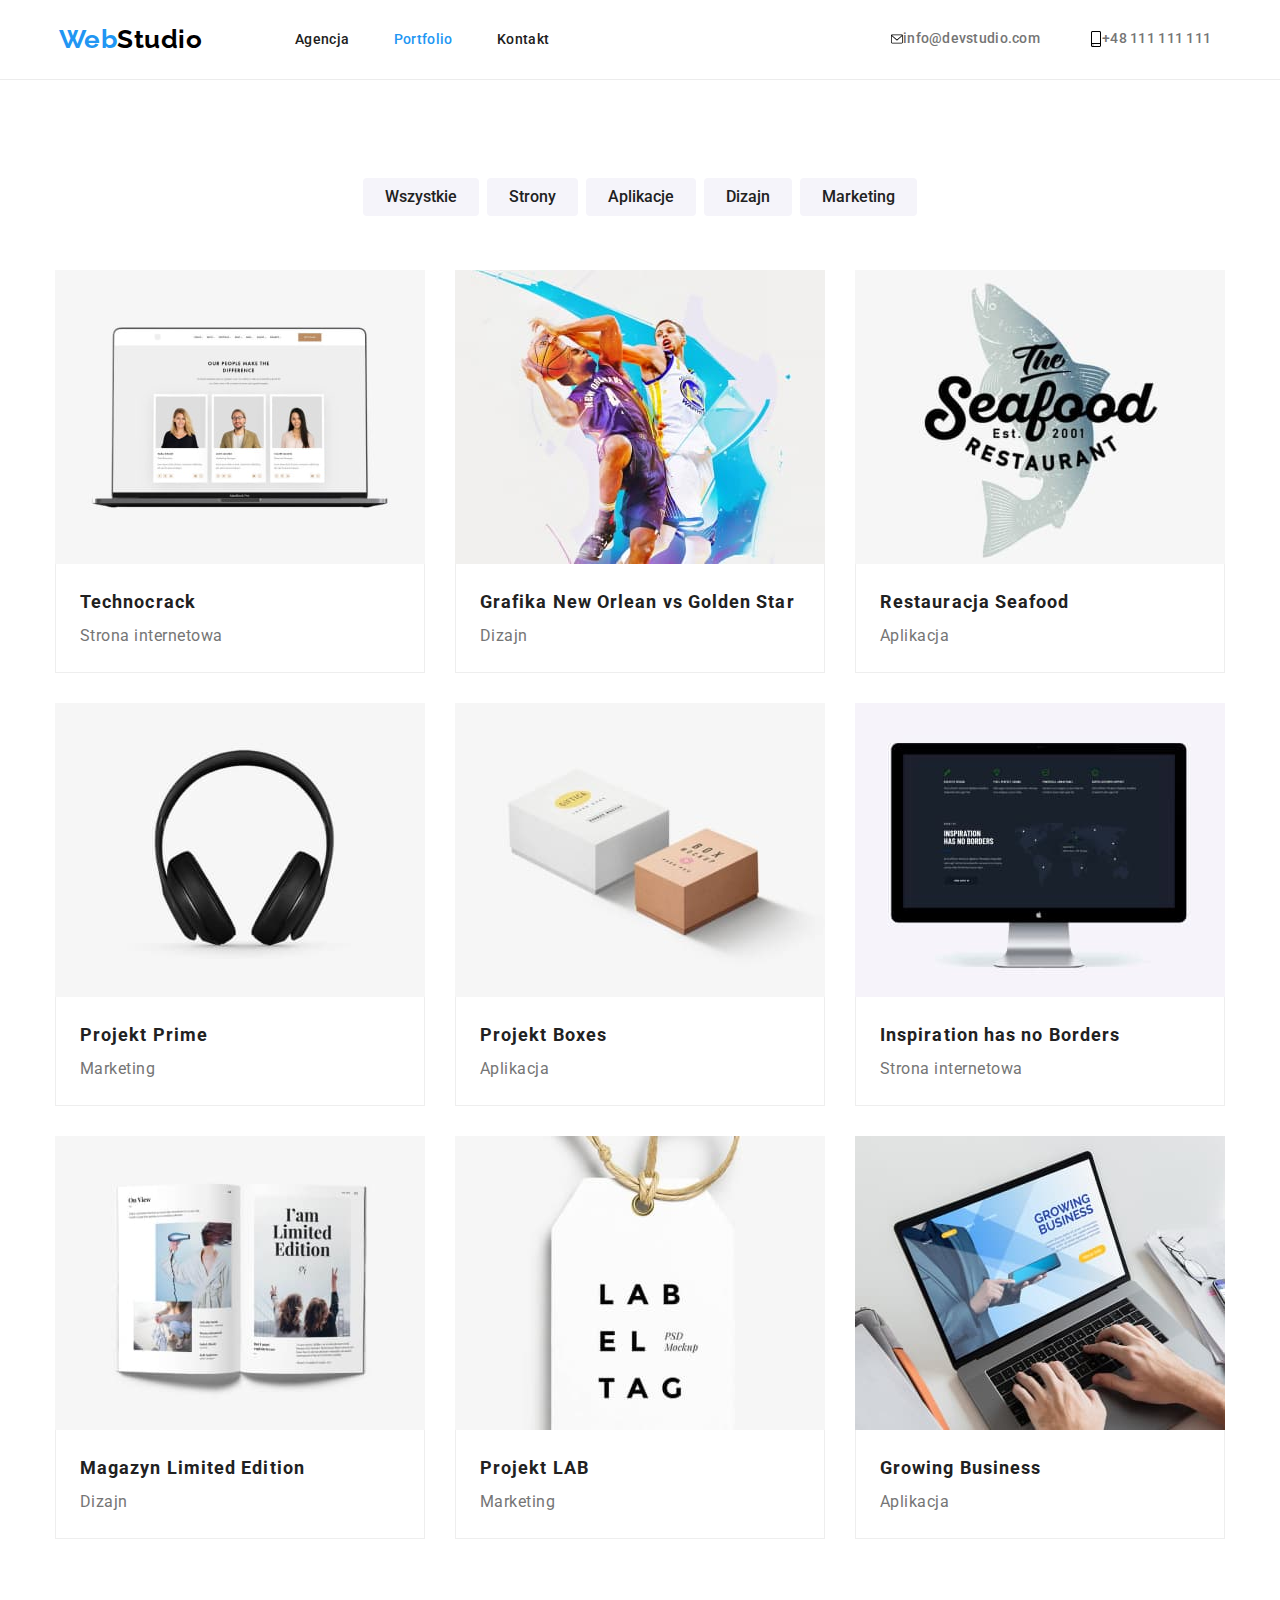
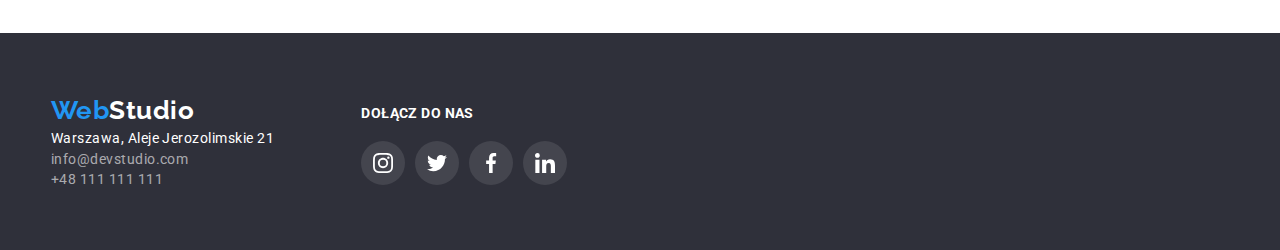
==== portfolio.html @ 7f4d7afb "000.1" ====
<!DOCTYPE html>
<html lang="en">
  <head>
    <meta charset="UTF-8" />
    <meta http-equiv="X-UA-Compatible" content="IE=edge" />
    <meta name="viewport" content="width=device-width, initial-scale=1.0" />
    <link rel="preconnect" href="https://fonts.googleapis.com" />
    <link rel="preconnect" href="https://fonts.gstatic.com" crossorigin />
    <link
      href="https://fonts.googleapis.com/css2?family=Raleway:wght@700&family=Roboto:wght@400;500;700;900&display=swap"
      rel="stylesheet"
    />
    <link
      rel="stylesheet"
      href="https://cdnjs.cloudflare.com/ajax/libs/modern-normalize/1.0.0/modern-normalize.min.css"
    />
    <link rel="stylesheet" href="./style/style.css" />

    <title>Portfolio WebStudio</title>
  </head>
  <body>
    <header class="header-border">
      <div class="header-wrapper container flex">
        <nav class="header-left flex">
          <a href="index.html" class="logo link"
            ><span class="logo-blue">Web</span>Studio</a
          >
          <ul class="header-menu list">
            <li>
              <a href="./index.html" class="link">Agencja</a>
            </li>
            <li><a href="./portfolio.html" class="link actually-page">Portfolio</a></li>
            <li><a href="#" class="link">Kontakt</a></li>
          </ul>
        </nav>

        <ul class="header-contacts list">
          <li>
            <a href="mailto:info@devstudio.com" class="link"
              ><svg width="12" height="16">
                <use href="./images/icons.svg#icon-mail-icon"></use>
              </svg>
              info@devstudio.com</a
            >
          </li>
          <li>
            <a href="tel:+48111111111" class="link"
              ><svg width="12" height="16">
                <use href="./images/icons.svg#icon-smartphone-icon"></use>
              </svg>
              +48 111 111 111</a
            >
          </li>
        </ul>
      </div>
    </header>

    <main class="section container">
      <ul class="portfolio-button-section list flex">
        <li><button type="button">Wszystkie</button></li>
        <li><button type="button">Strony</button></li>
        <li><button type="button">Aplikacje</button></li>
        <li><button type="button">Dizajn</button></li>
        <li><button type="button">Marketing</button></li>
      </ul>
      <ul class="portfolio-images list flex">
        <li>
          <div>
            <img
              src="./images/portfolio/portfolio1.jpg"
              alt="Technocrack"
              weight="370"
              height="294"
            />
            <div class="portfolio-image-description">
              <h5>Technocrack</h5>
              <p>Strona internetowa</p>
            </div>
          </div>
        </li>

        <li>
          <div>
            <img
              src="./images/portfolio/portfolio2.jpg"
              alt="Grafika New Orlean vs Golden Star"
              weight="370"
              height="294"
            />
            <div class="portfolio-image-description">
              <h5>Grafika New Orlean vs Golden Star</h5>
              <p>Dizajn</p>
            </div>
          </div>
        </li>
        <li>
          <div>
            <img
              src="./images/portfolio/portfolio3.jpg"
              alt="Restauracja Seafood"
              weight="370"
              height="294"
            />
            <div class="portfolio-image-description">
              <h5>Restauracja Seafood</h5>
              <p>Aplikacja</p>
            </div>
          </div>
        </li>
        <li>
          <div>
            <img
              src="./images/portfolio/portfolio4.jpg"
              alt="Projekt Prime"
              weight="370"
              height="294"
            />
            <div class="portfolio-image-description">
              <h5>Projekt Prime</h5>
              <p>Marketing</p>
            </div>
          </div>
        </li>
        <li>
          <div>
            <img
              src="./images/portfolio/portfolio5.jpg"
              alt="Projekt Boxes"
              weight="370"
              height="294"
            />
            <div class="portfolio-image-description">
              <h5>Projekt Boxes</h5>
              <p>Aplikacja</p>
            </div>
          </div>
        </li>
        <li>
          <div>
            <img
              src="./images/portfolio/portfolio6.jpg"
              alt="Inspiration has no Borders"
              weight="370"
              height="294"
            />
            <div class="portfolio-image-description">
              <h5>Inspiration has no Borders</h5>
              <p>Strona internetowa</p>
            </div>
          </div>
        </li>
        <li>
          <div>
            <img
              src="./images/portfolio/portfolio7.jpg"
              alt="Magazyn Limited Edition"
              weight="370"
              height="294"
            />
            <div class="portfolio-image-description">
              <h5>Magazyn Limited Edition</h5>
              <p>Dizajn</p>
            </div>
          </div>
        </li>
        <li>
          <div>
            <img
              src="./images/portfolio/portfolio8.jpg"
              alt="Projekt LAB"
              weight="370"
              height="294"
            />
            <div class="portfolio-image-description">
              <h5>Projekt LAB</h5>
              <p>Marketing</p>
            </div>
          </div>
        </li>
        <li>
          <div>
            <img
              src="./images/portfolio/portfolio9.jpg"
              alt="Growing Business"
              weight="370"
              height="294"
            />
            <div class="portfolio-image-description">
              <h5>Growing Business</h5>
              <p>Aplikacja</p>
            </div>
          </div>
        </li>
      </ul>
    </main>
    <footer class="footer-standard">
      <div class="container">
        <ul class="list footer-list">
          <li>
            <div class="footer-wrapper">
              <a href="/index.html" class="footer-logo link"
                ><span class="footer-web">Web</span>Studio</a
              >
              <address>
                <p class="building-address link">
                  Warszawa, Aleje Jerozolimskie 21
                </p>
                <p class="contacts">
                  <a href="mailto:info@example.com" class="link"
                    >info@devstudio.com</a
                  >
                </p>
                <p class="contacts">
                  <a href="tel:+48111111111" class="link">+48 111 111 111</a>
                </p>
              </address>
            </div>
          </li>
          <li>
            <div class="join-to-us">
              <h5>DOŁĄCZ DO NAS</h5>
              <ul class="person-panel-socials list">
                <li>
                  <div class="footer-socials_border flex">
                    <svg width="20" height="20">
                      <use href="./images/icons.svg#icon-instagram-2"></use>
                    </svg>
                  </div>
                </li>
                <li>
                  <div class="footer-socials_border flex">
                    <svg width="20" height="20">
                      <use href="./images/icons.svg#icon-twitter-1"></use>
                    </svg>
                  </div>
                </li>
                <li>
                  <div class="footer-socials_border flex">
                    <svg width="20" height="20">
                      <use href="./images/icons.svg#icon-facebook-1"></use>
                    </svg>
                  </div>
                </li>
                <li>
                  <div class="footer-socials_border flex">
                    <svg width="20" height="20">
                      <use href="./images/icons.svg#icon-linkedin-1 "></use>
                    </svg>
                  </div>
                </li>
              </ul>
            </div>
          </li>
        </ul>
      </div>
    </footer>
  </body>
</html>
---- style/style.css ----
:root {
  --brand-color: #2196f3;
  --weak-color: #757575;
  --strong-color: #212121;
  --contrast-color: #ffffff;
  --second-section-color: #f5f4fa;
  --footer-color: #2f303a;
  --svg-color: #afb1b8;
}
h1,
h5,
h2,
h3,
p,
ul,
li {
  margin: 0;
  padding: 0;
}
body {
  font-family: "Roboto", sans-serif;
  color: var(--strong-color);
  letter-spacing: 0.03em;
}
.list {
  list-style: none;
  display: inline-flex;
  flex-wrap: wrap;
}

.link {
  text-decoration: none;
}
.flex {
  display: flex;
  justify-content: center;
  align-items: center;
}
.container {
  max-width: 1200px;
  margin: 0 auto;
}

.section {
  padding-top: 94px;
  padding-bottom: 94px;
}

/* HEADER */
.header-border {
  border-bottom: solid 1px #ececec;
}
.header-wrapper {
  padding-top: 24px;
  padding-bottom: 24px;
  padding-left: 1.25%;
  padding-right: 2.25%;
  margin: auto;
  justify-content: space-between;
}
.header-left {
  flex-basis: 496px;
}

.logo {
  font-family: Raleway, sans-serif;
  font-weight: 700;
  font-size: 26px;
  color: #000;
  line-height: 1.19em;
  display: inline-block;
  margin-right: 18.75%;
}
.logo-blue {
  color: var(--brand-color);
}
.header-menu {
  flex-basis: 254px;
  justify-content: space-between;
}

.header-menu li:last-child {
  margin: 0;
}

.header-menu a {
  color: var(--strong-color);
  letter-spacing: 0.02em;
  line-height: 1.14em;
  font-weight: 500;
  font-size: 14px;
  display: inline-block;
  align-self: center;
}

.contact-mp svg {
  align-items: center;
  margin-right: 0.2rem;
  fill: var(--weak-color);
  margin-bottom: 2px;
}

.header-menu:hover,
.header-menu:focus,
.contact-mp:focus svg,
.contact-mp:hover svg,
.contact-mp:hover {
  color: var(--brand-color);
  fill: var(--brand-color);
}
.header-menu .actually-page {
  color: var(--brand-color);
}
.header-contacts a {
  color: var(--weak-color);
  font-weight: 500;
  font-size: 14px;
  letter-spacing: 0.02em;
  line-height: 1.14em;
  display: flex;
  align-items: center;
}
.header-contacts li,
.header-contacts ul {
  margin-left: 50px;
  align-items: center;
}
.header-contacts li {
  flex-direction: column;
}

/*HOME PAGE*/

.main-panel {
  background-color: var(--footer-color);
  background-image: linear-gradient(
      to bottom,
      rgba(47, 48, 58, 0.4),
      rgba(47, 48, 58, 0.4)
    ),
    url(../images/home/img-main.jpg);
  background-repeat: no-repeat;
  background-position: center;
  background-size: 1600px;
  color: var(--contrast-color);
  padding-top: 200px;
  padding-bottom: 200px;
  text-align: center;
  max-width: 1600px;
  margin: 0 auto;
}
.main-panel h1 {
  padding-left: 18.75%;
  padding-right: 18.75%;
  font-size: 44px;
  font-weight: 900;
  line-height: 1.5em;
  letter-spacing: 0.06em;
  margin-bottom: 20px;
}
.main-button {
  background-color: var(--brand-color);
  border: 0;
  color: var(--contrast-color);
  font-weight: 700;
  font-size: 16px;
  letter-spacing: 0.06em;
  font-family: inherit;
  padding: 10px 42px;
  cursor: pointer;
  line-height: 1.875em;
  border-radius: 4px;
}
.text-panel {
  margin: auto;
}
.text-panel ul {
  justify-content: space-around;
}
.text-panel li {
  flex-basis: 22.5%;
  display: inline-block;
  min-width: 200px;
}
.text-panel.section {
  padding-bottom: 0;
}
.text-panel h5 {
  font-size: 14px;
  font-weight: 700;
  line-height: 1.14em;
  margin-bottom: 10px;
}
.text-panel p {
  color: var(--weak-color);
  font-size: 14px;
  line-height: 1.71em;
}
.text-panel-logos {
  padding-top: 25px;
  padding-bottom: 25px;
  background-color: var(--second-section-color);
  border-radius: 4px;
  margin-bottom: 30px;
}
.image-panel {
  display: flex;
  flex-direction: column;
}
.image-list {
  justify-content: space-around;
}
.image-panel h2,
.persons-panel h2,
.our-clients h2 {
  font-size: 36px;
  line-height: 1.167em;
  margin-bottom: 50px;
  text-align: center;
}
.persons-panel {
  background-color: var(--second-section-color);
}
.persons-panel img {
  display: block;
}
.person-card {
  box-shadow: 0px 1px 3px rgba(0, 0, 0, 0.12), 0px 1px 1px rgba(0, 0, 0, 0.14),
    0px 2px 1px rgba(0, 0, 0, 0.2);
}
.person-panel-description {
  background-color: var(--contrast-color);
  padding: 30px 32px;
  border-radius: 0px 0px 4px 4px;
}
.person-list {
  gap: 30px;
}
.persons-panel ul,
.persons-panel li {
  text-align: center;
  justify-content: space-around;
}
.persons-panel h5,
.persons-panel p {
  font-size: 16px;
  line-height: 1.875em;
}
.persons-panel h5 {
  font-weight: 500;
  margin-bottom: 10px;
}
.persons-panel p {
  color: var(--weak-color);
  margin-bottom: 16px;
}
.person-panel-socials {
  gap: 0px 10px;
}
.person-panel-socials:last-child {
  margin-right: 0;
}

.person-panel-socials_border {
  width: 44px;
  height: 44px;
  border-radius: 50%;
  fill: #afb1b8;
  fill: var(--svg-color);
  transition: background-color 0.3s, fill 0.5s;
}

.person-panel-socials_border:hover,
.person-panel-socials_border:focus {
  background-color: var(--brand-color);
  fill: var(--contrast-color);
}

.our-clients ul,
.our-clients li {
  justify-content: space-around;
}
.our-clients ul {
  gap: 30px;
}
.client-logo {
  width: 170px;
  height: 92px;
  border: solid 1px #afb1b8;
  border-radius: 4px;
  fill: var(--svg-color);
  transition: border-color 0.3s, fill 0.3s;
}
.client-logo:hover,
.client-logo:focus {
  border-color: var(--brand-color);
  fill: var(--brand-color);
}

/*FOOTER*/

.footer-standard {
  background-color: var(--footer-color);
  color: var(--contrast-color);
  padding-top: 60px;
  padding-bottom: 60px;
  padding-left: 1.25%;
}
.footer-standard a {
  color: var(--contrast-color);
}
.footer-logo {
  font-weight: 700;
  font-size: 26px;
  font-family: Raleway, sans-serif;
  line-height: 1.37em;
}
.footer-web {
  color: var(--brand-color);
}
.building-address,
.footer-standard .contacts {
  font-size: 14px;
  line-height: 1.46em;
  font-style: normal;
  white-space: nowrap;
}
.footer-standard .contacts a {
  color: rgba(255, 255, 255, 0.6);
  font-size: 14px;
}
.footer-wrapper {
  margin-left: 1.25%;
  display: inline-block;
}
.join-to-us {
  display: inline-block;
  margin-left: 70px;
  margin-top: 12px;
}
.join-to-us h5 {
  font-weight: 700;
  font-size: 14px;
  line-height: 16px;
  letter-spacing: 0.03em;
  text-transform: uppercase;
  margin-bottom: 20px;
}
.footer-list {
  flex-wrap: nowrap;
  gap: 0px 20px;
}
.footer-socials_border {
  width: 44px;
  height: 44px;
  border-radius: 50%;
  --color1: var(--contrast-color);
  background-color: rgba(255, 255, 255, 0.1);
  transition: background-color 0.5s;
  fill: var(--contrast-color);
}
.footer-socials_border:hover,
.footer-socials_border:focus {
  background-color: var(--brand-color);
}
/*PORTFOLIO PAGE*/

.portfolio-button-section {
  margin-bottom: 50px;
}

.portfolio-button-section button {
  font-weight: 500;
  font-size: 16px;
  line-height: 1.62em;
  border: 0;
  font-family: inherit;
  color: var(--strong-color);
  background-color: var(--second-section-color);
  cursor: pointer;
  padding: 6px 22px;
  margin: 4px 4px;
  border-radius: 4px;
  transition: background-color 0.5s;
  transition: color 0.2s;
}
.portfolio-button-section button:hover,
.portfolio-button-section button:focus {
  background-color: var(--brand-color);
  color: var(--contrast-color);
  box-shadow: 0px 3px 1px rgba(0, 0, 0, 0.1), 0px 1px 2px rgba(0, 0, 0, 0.08),
    0px 2px 2px rgba(0, 0, 0, 0.12);
}
.portfolio-images {
  justify-content: space-around;
  row-gap: 30px;
}
.portfolio-images li {
  transition: box-shadow 0.2s;
}
.portfolio-images li:hover,
.portfolio-images li:focus {
  box-shadow: 0px 1px 1px rgba(0, 0, 0, 0.12), 0px 4px 4px rgba(0, 0, 0, 0.06),
    1px 4px 6px rgba(0, 0, 0, 0.16);
}
.portfolio-images img {
  display: block; /*this line remove break between img and description border = 1/4standard font size*/
}

.portfolio-image-description {
  border: 1px solid #eeeeee;
  border-top: 0;
  padding: 20px 24px;
}

.portfolio-images h5 {
  font-weight: 700;
  font-size: 18px;
  line-height: 2em;
  letter-spacing: 0.06em;
}
.portfolio-images p {
  font-weight: 400;
  font-size: 16px;
  line-height: 2em;
  color: var(--weak-color);
}
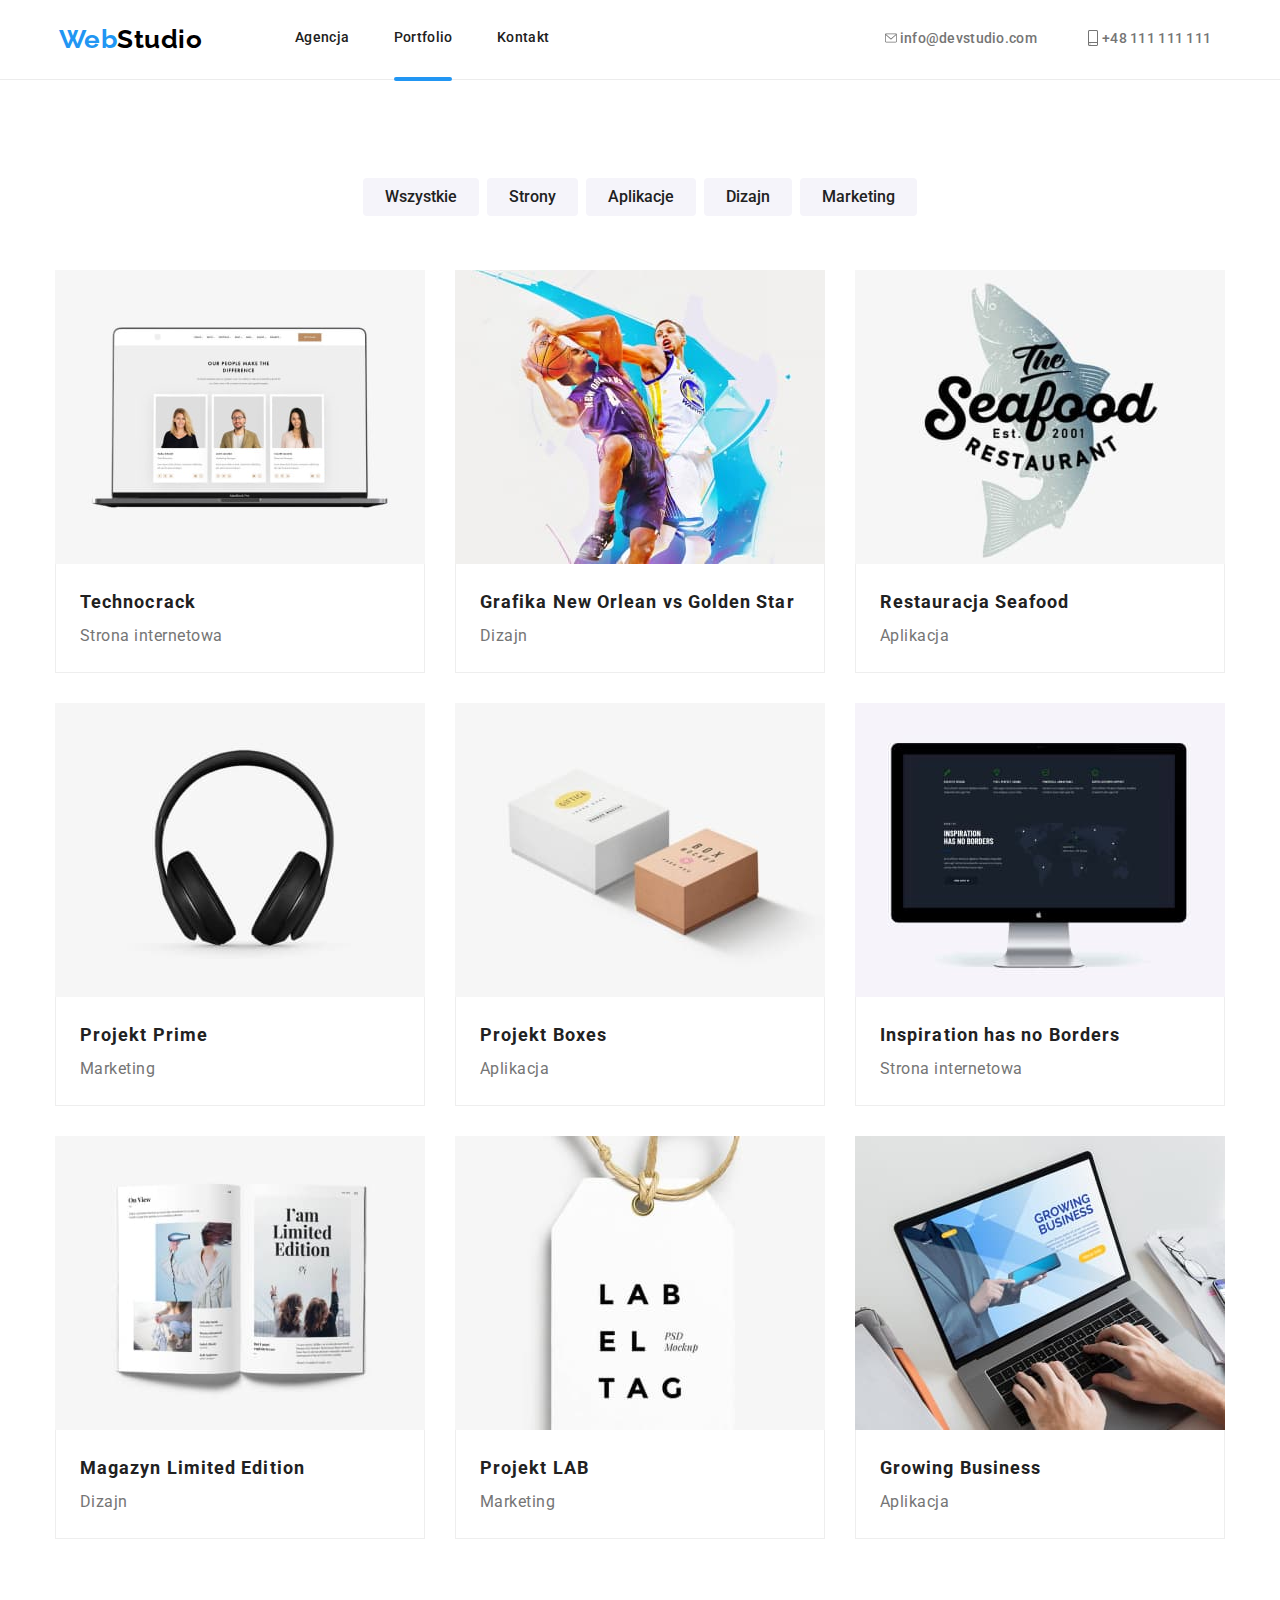
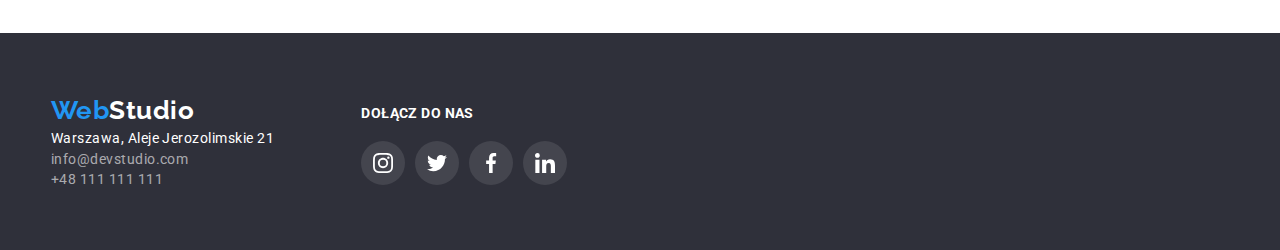
==== commit 5c1544fd: "WiP 1" ====
--- a/portfolio.html
+++ b/portfolio.html
@@ -27,16 +27,18 @@
           >
           <ul class="header-menu list">
             <li>
-              <a href="./index.html" class="link">Agencja</a>
+              <a href="./index.html" class="link">Agencja </a>
             </li>
-            <li><a href="./portfolio.html" class="link actually-page">Portfolio</a></li>
+            <li class="actually-page">
+              <a href="./portfolio.html" class="link">Portfolio</a>
+            </li>
             <li><a href="#" class="link">Kontakt</a></li>
           </ul>
         </nav>
 
         <ul class="header-contacts list">
           <li>
-            <a href="mailto:info@devstudio.com" class="link"
+            <a href="mailto:info@devstudio.com" class="link contact-mp"
               ><svg width="12" height="16">
                 <use href="./images/icons.svg#icon-mail-icon"></use>
               </svg>
@@ -44,7 +46,7 @@
             >
           </li>
           <li>
-            <a href="tel:+48111111111" class="link"
+            <a href="tel:+48111111111" class="link contact-mp"
               ><svg width="12" height="16">
                 <use href="./images/icons.svg#icon-smartphone-icon"></use>
               </svg>
@@ -65,130 +67,202 @@
       </ul>
       <ul class="portfolio-images list flex">
         <li>
-          <div>
+          <div class="portfolio-images_image">
             <img
               src="./images/portfolio/portfolio1.jpg"
               alt="Technocrack"
               weight="370"
               height="294"
             />
-            <div class="portfolio-image-description">
-              <h5>Technocrack</h5>
-              <p>Strona internetowa</p>
-            </div>
+            <div class="portfolio-images_overlay">
+              <p>
+                Technocrack jest popularną platformą wykorzystywaną do
+                rozpowszechniania koronawirusa. Firmy wykorzystują tę platformę
+                do celów szpiegowskich i ataków na niezabezpieczone serwery
+                konkurencji
+              </p>
+            </div>
+          </div>
+          <div class="portfolio-image-description">
+            <h5>Technocrack</h5>
+            <p>Strona internetowa</p>
           </div>
         </li>
 
         <li>
-          <div>
+          <div class="portfolio-images_image">
             <img
               src="./images/portfolio/portfolio2.jpg"
               alt="Grafika New Orlean vs Golden Star"
               weight="370"
               height="294"
             />
-            <div class="portfolio-image-description">
-              <h5>Grafika New Orlean vs Golden Star</h5>
-              <p>Dizajn</p>
-            </div>
-          </div>
-        </li>
-        <li>
-          <div>
+            <div class="portfolio-images_overlay">
+              <p>
+                Technocrack jest popularną platformą wykorzystywaną do
+                rozpowszechniania koronawirusa. Firmy wykorzystują tę platformę
+                do celów szpiegowskich i ataków na niezabezpieczone serwery
+                konkurencji
+              </p>
+            </div>
+          </div>
+          <div class="portfolio-image-description">
+            <h5>Grafika New Orlean vs Golden Star</h5>
+            <p>Dizajn</p>
+          </div>
+        </li>
+        <li>
+          <div class="portfolio-images_image">
             <img
               src="./images/portfolio/portfolio3.jpg"
               alt="Restauracja Seafood"
               weight="370"
               height="294"
             />
-            <div class="portfolio-image-description">
-              <h5>Restauracja Seafood</h5>
-              <p>Aplikacja</p>
-            </div>
-          </div>
-        </li>
-        <li>
-          <div>
+            <div class="portfolio-images_overlay">
+              <p>
+                Technocrack jest popularną platformą wykorzystywaną do
+                rozpowszechniania koronawirusa. Firmy wykorzystują tę platformę
+                do celów szpiegowskich i ataków na niezabezpieczone serwery
+                konkurencji
+              </p>
+            </div>
+          </div>
+          <div class="portfolio-image-description">
+            <h5>Restauracja Seafood</h5>
+            <p>Aplikacja</p>
+          </div>
+        </li>
+        <li>
+          <div class="portfolio-images_image">
             <img
               src="./images/portfolio/portfolio4.jpg"
               alt="Projekt Prime"
               weight="370"
               height="294"
             />
-            <div class="portfolio-image-description">
-              <h5>Projekt Prime</h5>
-              <p>Marketing</p>
-            </div>
-          </div>
-        </li>
-        <li>
-          <div>
+            <div class="portfolio-images_overlay">
+              <p>
+                Technocrack jest popularną platformą wykorzystywaną do
+                rozpowszechniania koronawirusa. Firmy wykorzystują tę platformę
+                do celów szpiegowskich i ataków na niezabezpieczone serwery
+                konkurencji
+              </p>
+            </div>
+          </div>
+          <div class="portfolio-image-description">
+            <h5>Projekt Prime</h5>
+            <p>Marketing</p>
+          </div>
+        </li>
+        <li>
+          <div class="portfolio-images_image">
             <img
               src="./images/portfolio/portfolio5.jpg"
               alt="Projekt Boxes"
               weight="370"
               height="294"
             />
-            <div class="portfolio-image-description">
-              <h5>Projekt Boxes</h5>
-              <p>Aplikacja</p>
-            </div>
-          </div>
-        </li>
-        <li>
-          <div>
+            <div class="portfolio-images_overlay">
+              <p>
+                Technocrack jest popularną platformą wykorzystywaną do
+                rozpowszechniania koronawirusa. Firmy wykorzystują tę platformę
+                do celów szpiegowskich i ataków na niezabezpieczone serwery
+                konkurencji
+              </p>
+            </div>
+          </div>
+          <div class="portfolio-image-description">
+            <h5>Projekt Boxes</h5>
+            <p>Aplikacja</p>
+          </div>
+        </li>
+        <li>
+          <div class="portfolio-images_image">
             <img
               src="./images/portfolio/portfolio6.jpg"
               alt="Inspiration has no Borders"
               weight="370"
               height="294"
             />
-            <div class="portfolio-image-description">
-              <h5>Inspiration has no Borders</h5>
-              <p>Strona internetowa</p>
-            </div>
-          </div>
-        </li>
-        <li>
-          <div>
+            <div class="portfolio-images_overlay">
+              <p>
+                Technocrack jest popularną platformą wykorzystywaną do
+                rozpowszechniania koronawirusa. Firmy wykorzystują tę platformę
+                do celów szpiegowskich i ataków na niezabezpieczone serwery
+                konkurencji
+              </p>
+            </div>
+          </div>
+          <div class="portfolio-image-description">
+            <h5>Inspiration has no Borders</h5>
+            <p>Strona internetowa</p>
+          </div>
+        </li>
+        <li>
+          <div class="portfolio-images_image">
             <img
               src="./images/portfolio/portfolio7.jpg"
               alt="Magazyn Limited Edition"
               weight="370"
               height="294"
             />
-            <div class="portfolio-image-description">
-              <h5>Magazyn Limited Edition</h5>
-              <p>Dizajn</p>
-            </div>
-          </div>
-        </li>
-        <li>
-          <div>
+            <div class="portfolio-images_overlay">
+              <p>
+                Technocrack jest popularną platformą wykorzystywaną do
+                rozpowszechniania koronawirusa. Firmy wykorzystują tę platformę
+                do celów szpiegowskich i ataków na niezabezpieczone serwery
+                konkurencji
+              </p>
+            </div>
+          </div>
+          <div class="portfolio-image-description">
+            <h5>Magazyn Limited Edition</h5>
+            <p>Dizajn</p>
+          </div>
+        </li>
+        <li>
+          <div class="portfolio-images_image">
             <img
               src="./images/portfolio/portfolio8.jpg"
               alt="Projekt LAB"
               weight="370"
               height="294"
             />
-            <div class="portfolio-image-description">
-              <h5>Projekt LAB</h5>
-              <p>Marketing</p>
-            </div>
-          </div>
-        </li>
-        <li>
-          <div>
+            <div class="portfolio-images_overlay">
+              <p>
+                Technocrack jest popularną platformą wykorzystywaną do
+                rozpowszechniania koronawirusa. Firmy wykorzystują tę platformę
+                do celów szpiegowskich i ataków na niezabezpieczone serwery
+                konkurencji
+              </p>
+            </div>
+          </div>
+          <div class="portfolio-image-description">
+            <h5>Projekt LAB</h5>
+            <p>Marketing</p>
+          </div>
+        </li>
+        <li>
+          <div class="portfolio-images_image">
             <img
               src="./images/portfolio/portfolio9.jpg"
               alt="Growing Business"
               weight="370"
               height="294"
             />
-            <div class="portfolio-image-description">
-              <h5>Growing Business</h5>
-              <p>Aplikacja</p>
-            </div>
+            <div class="portfolio-images_overlay">
+              <p>
+                Technocrack jest popularną platformą wykorzystywaną do
+                rozpowszechniania koronawirusa. Firmy wykorzystują tę platformę
+                do celów szpiegowskich i ataków na niezabezpieczone serwery
+                konkurencji
+              </p>
+            </div>
+          </div>
+          <div class="portfolio-image-description">
+            <h5>Growing Business</h5>
+            <p>Aplikacja</p>
           </div>
         </li>
       </ul>
--- a/style/style.css
+++ b/style/style.css
@@ -91,6 +91,8 @@
   font-size: 14px;
   display: inline-block;
   align-self: center;
+  transition: fill 0.25s, color 0.25s;
+  transition-timing-function: cubic-bezier(0.1, 0.7, 1, 0.1);
 }
 
 .contact-mp svg {
@@ -100,17 +102,33 @@
   margin-bottom: 2px;
 }
 
-.header-menu:hover,
-.header-menu:focus,
+.header-menu a:hover,
+.header-menu a:focus,
 .contact-mp:focus svg,
 .contact-mp:hover svg,
 .contact-mp:hover {
   color: var(--brand-color);
   fill: var(--brand-color);
 }
-.header-menu .actually-page {
-  color: var(--brand-color);
-}
+.contact-mp,
+.contact-mp svg {
+  transition: fill 0.25s, color 0.25s;
+  transition-timing-function: cubic-bezier(0.1, 0.7, 1, 0.1);
+}
+.actually-page {
+  position: relative;
+}
+.actually-page::after {
+  content: "";
+  width: 100%;
+  background-color: var(--brand-color);
+  height: 4px;
+  border-radius: 2px;
+  display: block;
+  position: relative;
+  top: 30px;
+}
+
 .header-contacts a {
   color: var(--weak-color);
   font-weight: 500;
@@ -210,6 +228,30 @@
 .image-list {
   justify-content: space-around;
 }
+.image-list_div {
+  position: relative;
+}
+.image-list_div img {
+  display: block;
+}
+
+.image-list_depiction {
+  position: absolute;
+  bottom: 0;
+  background-color: rgba(47, 48, 58, 0.8);
+  color: var(--contrast-color);
+  width: 100%;
+  height: 70px;
+  font-weight: 700;
+  font-size: 14px;
+  line-height: 16px;
+  text-align: center;
+  letter-spacing: 0.03em;
+  text-transform: uppercase;
+  display: flex;
+  align-items: center;
+  justify-content: center;
+}
 .image-panel h2,
 .persons-panel h2,
 .our-clients h2 {
@@ -267,7 +309,8 @@
   border-radius: 50%;
   fill: #afb1b8;
   fill: var(--svg-color);
-  transition: background-color 0.3s, fill 0.5s;
+  transition: background-color 0.25s, fill 0.25s;
+  transition-timing-function: cubic-bezier(0.1, 0.7, 1, 0.1);
 }
 
 .person-panel-socials_border:hover,
@@ -289,7 +332,8 @@
   border: solid 1px #afb1b8;
   border-radius: 4px;
   fill: var(--svg-color);
-  transition: border-color 0.3s, fill 0.3s;
+  transition: border-color 0.25s, fill 0.25s;
+  transition-timing-function: cubic-bezier(0.1, 0.7, 1, 0.1);
 }
 .client-logo:hover,
 .client-logo:focus {
@@ -354,9 +398,9 @@
   width: 44px;
   height: 44px;
   border-radius: 50%;
-  --color1: var(--contrast-color);
   background-color: rgba(255, 255, 255, 0.1);
-  transition: background-color 0.5s;
+  transition: background-color 0.25s;
+  transition-timing-function: cubic-bezier(0.1, 0.7, 1, 0.1);
   fill: var(--contrast-color);
 }
 .footer-socials_border:hover,
@@ -381,8 +425,8 @@
   padding: 6px 22px;
   margin: 4px 4px;
   border-radius: 4px;
-  transition: background-color 0.5s;
-  transition: color 0.2s;
+  transition: background-color 0.25s, color 0.25s;
+  transition-timing-function: cubic-bezier(0.1, 0.7, 1, 0.1);
 }
 .portfolio-button-section button:hover,
 .portfolio-button-section button:focus {
@@ -396,7 +440,10 @@
   row-gap: 30px;
 }
 .portfolio-images li {
-  transition: box-shadow 0.2s;
+  transition: box-shadow 0.25s;
+  transition-timing-function: cubic-bezier(0.1, 0.7, 1, 0.1);
+
+  width: 370px;
 }
 .portfolio-images li:hover,
 .portfolio-images li:focus {
@@ -406,7 +453,34 @@
 .portfolio-images img {
   display: block; /*this line remove break between img and description border = 1/4standard font size*/
 }
-
+.portfolio-images_image {
+  position: relative;
+  overflow: hidden;
+}
+.portfolio-images li:hover .portfolio-images_overlay {
+  transform: translateY(0);
+}
+.portfolio-images_overlay {
+  position: absolute;
+  top: 0;
+  left: 0;
+  width: 100%;
+  height: 100%;
+  background-color: rgba(33, 150, 243, 0.9);
+  transform: translateY(+100%);
+  transition: transform 0.25s;
+  transition-timing-function: cubic-bezier(0.1, 0.7, 1, 0.1);
+  padding-top: 49px;
+  padding-left: 24px;
+  padding-right: 45px;
+  display: flex;
+}
+.portfolio-images_overlay > p {
+  font-size: 18px;
+  line-height: 156%;
+  letter-spacing: 0.03em;
+  color: var(--contrast-color);
+}
 .portfolio-image-description {
   border: 1px solid #eeeeee;
   border-top: 0;
@@ -419,7 +493,7 @@
   line-height: 2em;
   letter-spacing: 0.06em;
 }
-.portfolio-images p {
+.portfolio-image-description p {
   font-weight: 400;
   font-size: 16px;
   line-height: 2em;
